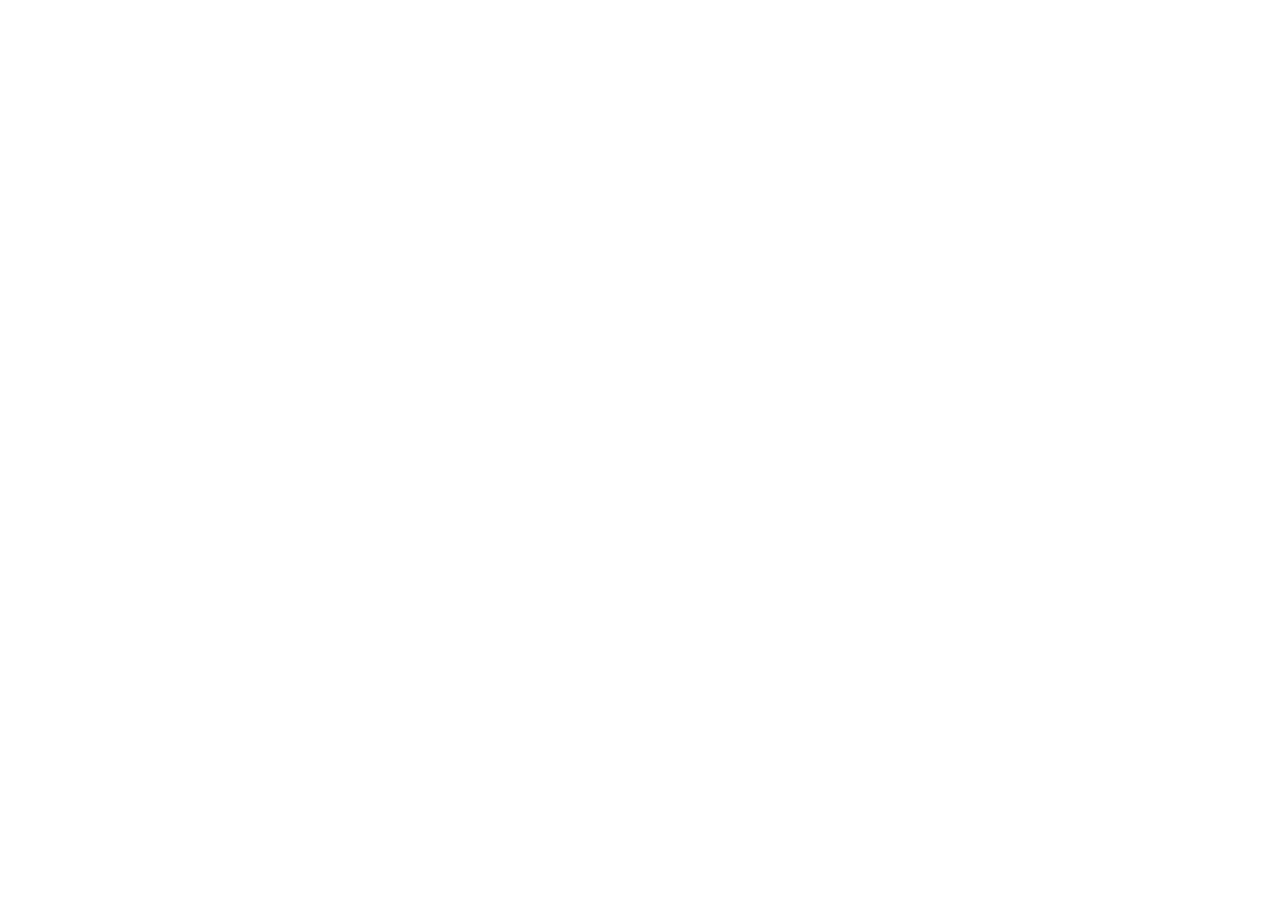
==== 261009/index.html @ d1e6fe8d "new group" ====
<!DOCTYPE html>
<html lang="ja">
<head>
  <meta charset="UTF-8">
  <meta name="viewport" content="width=device-width, initial-scale=1.0">
  <title>まちかどカフェ</title>
  <link rel="stylesheet" href="css/base.css">
  <link rel="stylesheet" href="css/header.css">
  <link rel="stylesheet" href="css/main.css">
  <link rel="stylesheet" href="css/footer.css">
</head>
<body>
  <!-- ===== A ヘッダー ここから ===== -->

  <!-- ===== A ヘッダー ここまで ===== -->

  <!-- ===== B メイン ここから ===== -->

  <!-- ===== B メイン ここまで ===== -->

  <!-- ===== C フッター ここから ===== -->

  <!-- ===== C フッター ここまで ===== -->
</body>
</html>
---- 261009/css/header.css ----
/* header.css … 26547 さんの担当 */
---- 261009/css/main.css ----
/* main.css … 26521 さんの担当 */
---- 261009/css/footer.css ----
/* footer.css … 26520 さんの担当 */
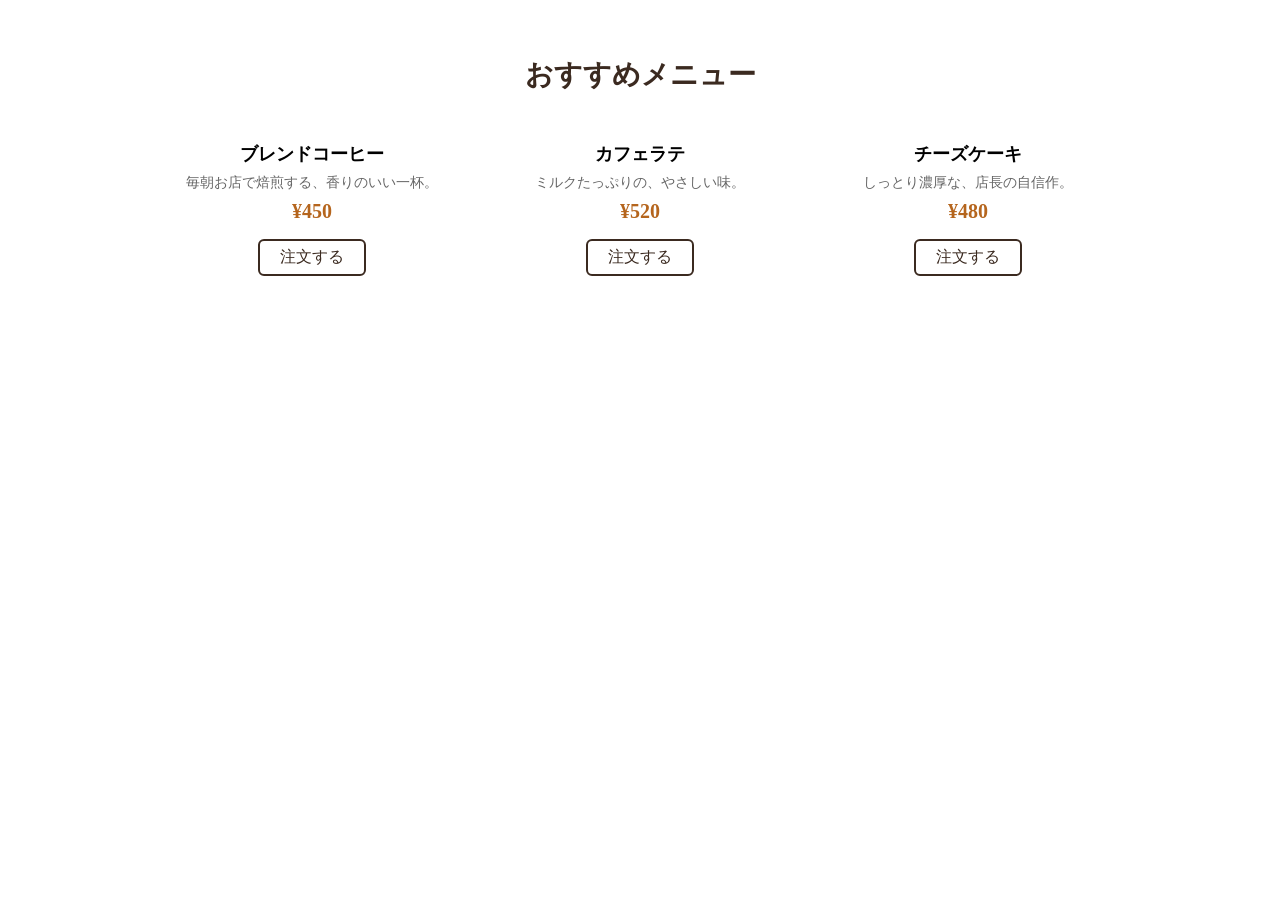
==== commit 33e2b63e: "update main in html and css" ====
--- a/261009/index.html
+++ b/261009/index.html
@@ -15,6 +15,29 @@
   <!-- ===== A ヘッダー ここまで ===== -->
 
   <!-- ===== B メイン ここから ===== -->
+  <main class="box">
+    <h2 class="title">おすすめメニュー</h2>
+    <ul class="list">
+      <li class="item">
+        <h3 class="name">ブレンドコーヒー</h3>
+        <p class="text">毎朝お店で焙煎する、香りのいい一杯。</p>
+        <p class="price">¥450</p>
+        <a class="btn" href="#">注文する</a>
+      </li>
+      <li class="item">
+        <h3 class="name">カフェラテ</h3>
+        <p class="text">ミルクたっぷりの、やさしい味。</p>
+        <p class="price">¥520</p>
+        <a class="btn" href="#">注文する</a>
+      </li>
+      <li class="item">
+        <h3 class="name">チーズケーキ</h3>
+        <p class="text">しっとり濃厚な、店長の自信作。</p>
+        <p class="price">¥480</p>
+        <a class="btn" href="#">注文する</a>
+      </li>
+    </ul>
+  </main>
 
   <!-- ===== B メイン ここまで ===== -->
 
--- a/261009/css/main.css
+++ b/261009/css/main.css
@@ -1 +1,56 @@
 /* main.css … 26521 さんの担当 */
+.box {
+  max-width: 960px;
+  margin: 0 auto;
+  padding: 48px 16px;
+}
+
+.title {
+  margin: 0 0 24px;
+  font-size: 28px;
+  text-align: center;
+  color: #3b2a20;
+}
+
+.list {
+  display: flex;
+  gap: 24px;
+  margin: 0;
+  padding: 0;
+  list-style: none;
+}
+
+.item {
+  flex: 1;
+  padding: 24px;
+  border-radius: 12px;
+  background: #fff;
+  text-align: center;
+}
+
+.name {
+  margin: 0;
+  font-size: 18px;
+}
+
+.text {
+  margin: 8px 0;
+  font-size: 14px;
+  color: #666;
+}
+
+.price {
+  margin: 0 0 16px;
+  font-size: 20px;
+  font-weight: bold;
+  color: #b5651d;
+}
+
+.btn {
+  display: inline-block;
+  padding: 6px 20px;
+  border: 2px solid #3b2a20;
+  border-radius: 6px;
+  color: #3b2a20;
+  text-decoration: none;
+}
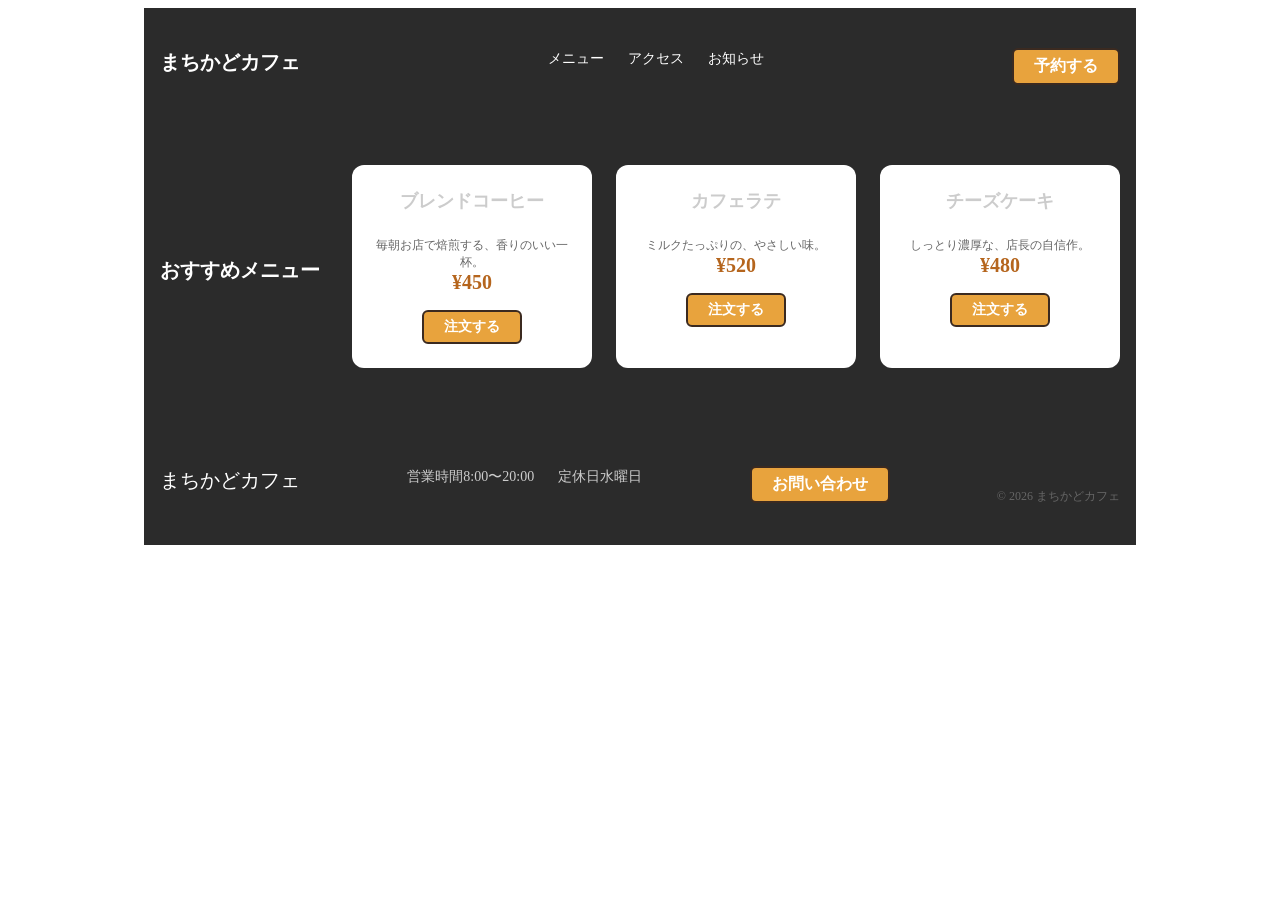
==== commit a6417ef5: "input header and footer data" ====
--- a/261009/index.html
+++ b/261009/index.html
@@ -11,6 +11,15 @@
 </head>
 <body>
   <!-- ===== A ヘッダー ここから ===== -->
+  <header class="box">
+    <h1 class="title">まちかどカフェ</h1>
+    <ul class="list">
+      <li><a class="link" href="#">メニュー</a></li>
+      <li><a class="link" href="#">アクセス</a></li>
+      <li><a class="link" href="#">お知らせ</a></li>
+    </ul>
+    <a class="btn" href="#">予約する</a>
+  </header>
 
   <!-- ===== A ヘッダー ここまで ===== -->
 
@@ -42,6 +51,15 @@
   <!-- ===== B メイン ここまで ===== -->
 
   <!-- ===== C フッター ここから ===== -->
+  <footer class="box">
+    <p class="title">まちかどカフェ</p>
+    <ul class="list">
+      <li>営業時間8:00〜20:00</li>
+      <li>定休日水曜日</li>
+    </ul>
+    <a class="btn" href="#">お問い合わせ</a>
+    <p class="text">© 2026 まちかどカフェ</p>
+  </footer>
 
   <!-- ===== C フッター ここまで ===== -->
 </body>
--- a/261009/css/header.css
+++ b/261009/css/header.css
@@ -1 +1,36 @@
 /* header.css … 26547 さんの担当 */
+.box {
+  display: flex;
+  justify-content: space-between;
+  align-items: center;
+  padding: 16px 32px;
+  background: #3b2a20;
+}
+
+.title {
+  margin: 0;
+  font-size: 22px;
+  color: #fff;
+}
+
+.list {
+  display: flex;
+  gap: 24px;
+  margin: 0;
+  padding: 0;
+  list-style: none;
+}
+
+.link {
+  color: #fff;
+  text-decoration: none;
+}
+
+.btn {
+  padding: 8px 20px;
+  border-radius: 999px;
+  background: #e8a33d;
+  color: #3b2a20;
+  font-weight: bold;
+  text-decoration: none;
+}
--- a/261009/css/footer.css
+++ b/261009/css/footer.css
@@ -1 +1,29 @@
 /* footer.css … 26520 さんの担当 */
+.box {
+  padding: 40px 16px;
+  background: #2b2b2b;
+  color: #ccc;
+  text-align: center;
+}
+
+.title {
+  margin: 0 0 8px;
+  font-size: 20px;
+  color: #fff;
+}
+
+.list {
+  margin: 0 0 16px;
+  padding: 0;
+  list-style: none;
+  font-size: 14px;
+}
+
+.btn {
+  color: #fff;
+}
+
+.text {
+  margin: 24px 0 0;
+  font-size: 12px;
+}
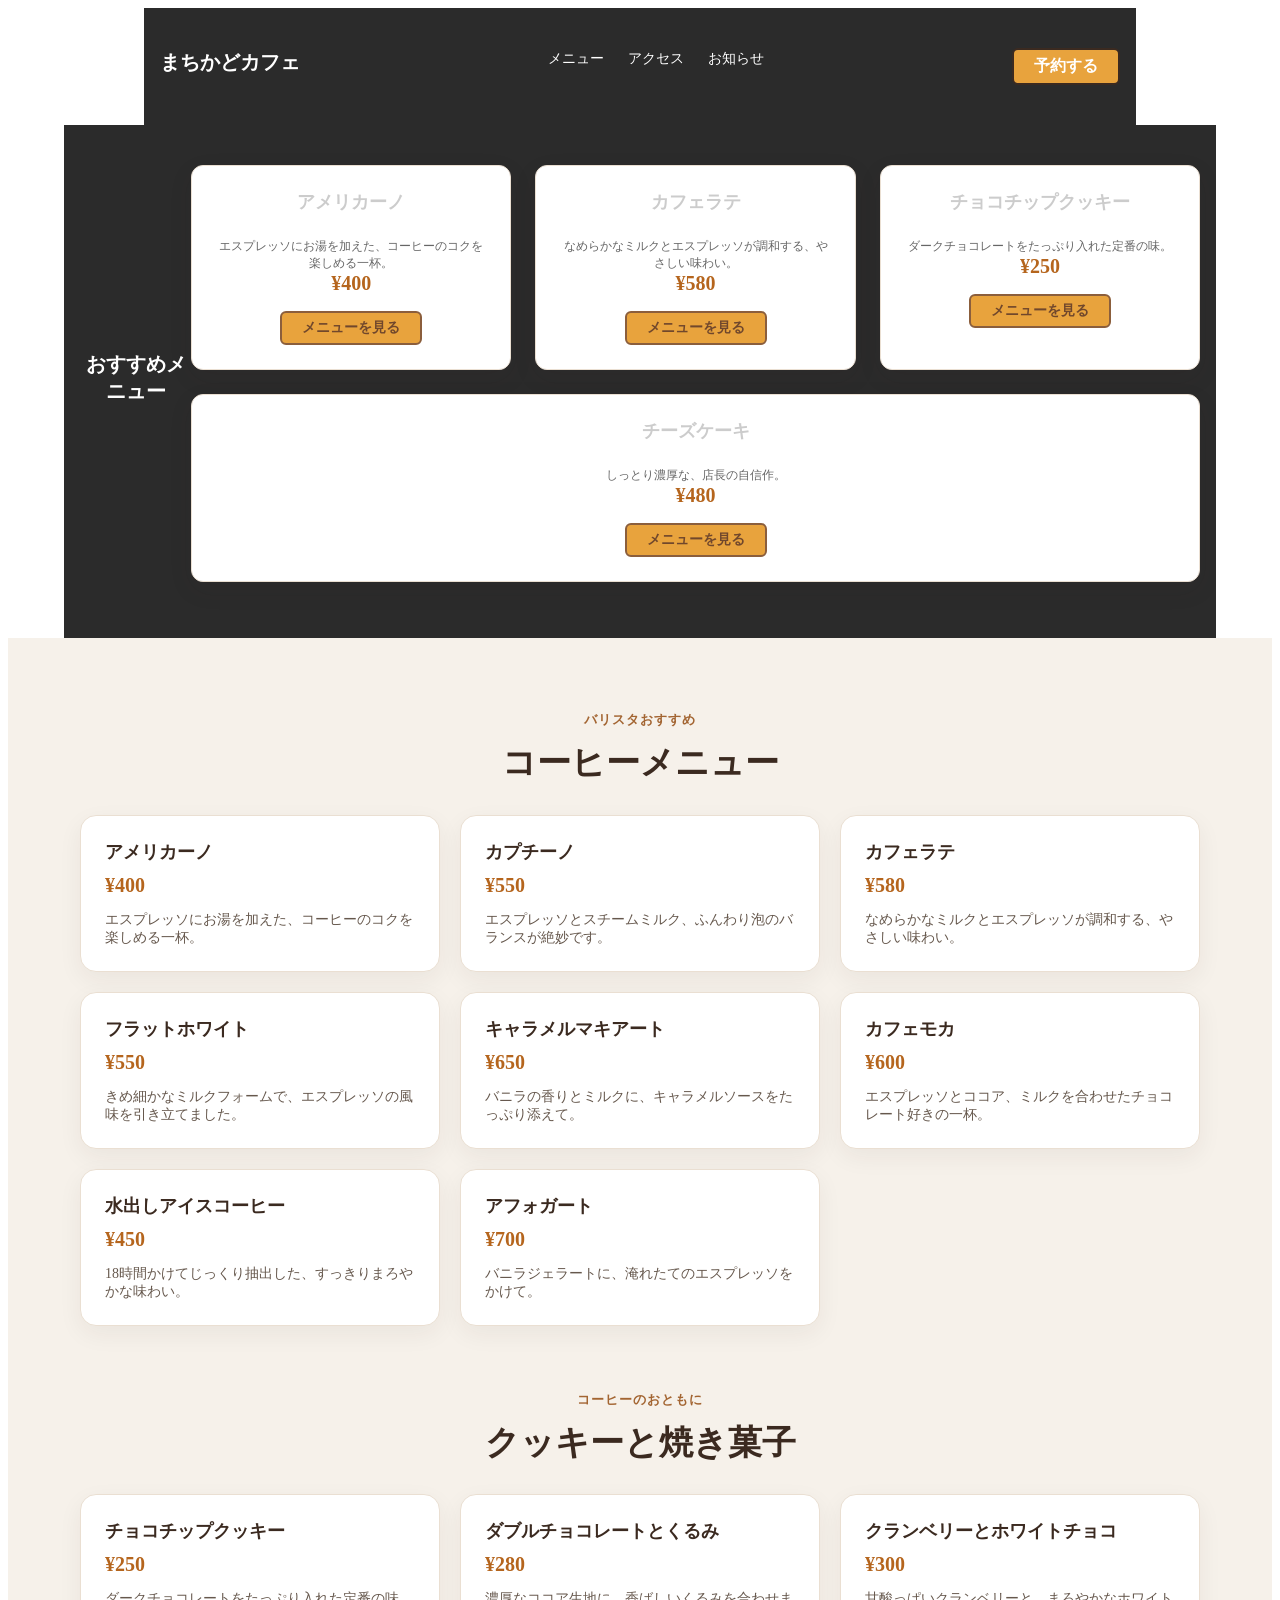
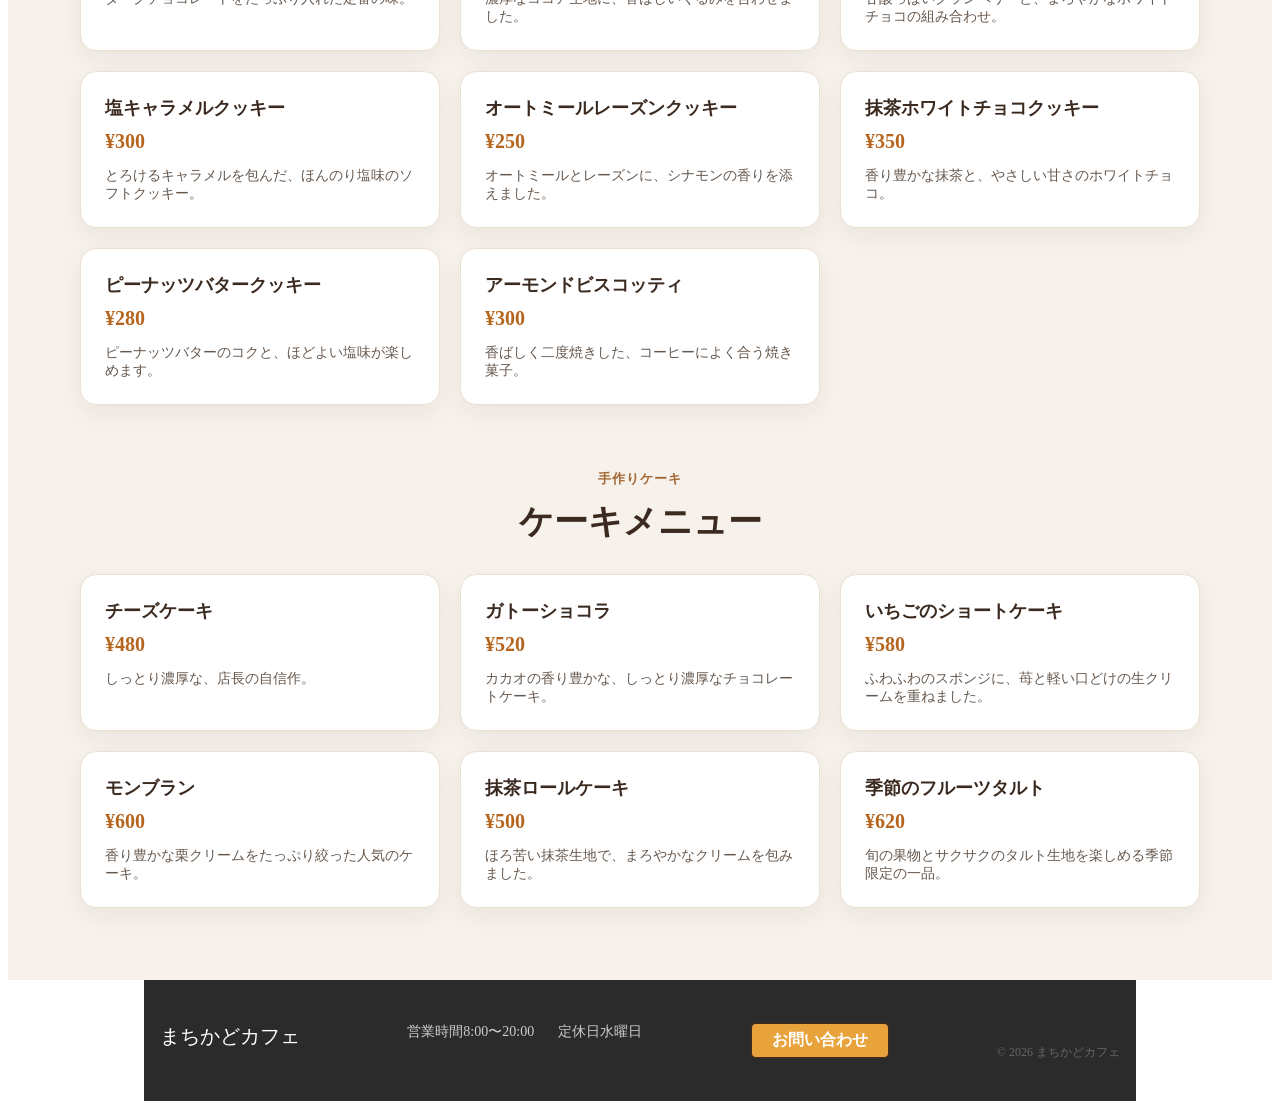
==== commit 281cdd18: "add new menu" ====
--- a/261009/index.html
+++ b/261009/index.html
@@ -11,6 +11,7 @@
 </head>
 <body>
   <!-- ===== A ヘッダー ここから ===== -->
+
   <header class="box">
     <h1 class="title">まちかどカフェ</h1>
     <ul class="list">
@@ -24,34 +25,185 @@
   <!-- ===== A ヘッダー ここまで ===== -->
 
   <!-- ===== B メイン ここから ===== -->
-  <main class="box">
-    <h2 class="title">おすすめメニュー</h2>
-    <ul class="list">
-      <li class="item">
-        <h3 class="name">ブレンドコーヒー</h3>
-        <p class="text">毎朝お店で焙煎する、香りのいい一杯。</p>
-        <p class="price">¥450</p>
-        <a class="btn" href="#">注文する</a>
+   
+  <main class="main-content">
+    <section class="recommended box" aria-labelledby="recommended-title">
+      <h2 class="title" id="recommended-title">おすすめメニュー</h2>
+      <ul class="list recommended-list">
+        <li class="item">
+          <h3 class="name">アメリカーノ</h3>
+          <p class="text">エスプレッソにお湯を加えた、コーヒーのコクを楽しめる一杯。</p>
+          <p class="price">¥400</p>
+          <a class="btn" href="#americano">メニューを見る</a>
+        </li>
+        <li class="item">
+          <h3 class="name">カフェラテ</h3>
+          <p class="text">なめらかなミルクとエスプレッソが調和する、やさしい味わい。</p>
+          <p class="price">¥580</p>
+          <a class="btn" href="#cafe-latte">メニューを見る</a>
+        </li>
+        <li class="item">
+          <h3 class="name">チョコチップクッキー</h3>
+          <p class="text">ダークチョコレートをたっぷり入れた定番の味。</p>
+          <p class="price">¥250</p>
+          <a class="btn" href="#chocolate-chip-cookie">メニューを見る</a>
+        </li>
+        <li class="item">
+          <h3 class="name">チーズケーキ</h3>
+          <p class="text">しっとり濃厚な、店長の自信作。</p>
+          <p class="price">¥480</p>
+          <a class="btn" href="#cheesecake">メニューを見る</a>
       </li>
-      <li class="item">
-        <h3 class="name">カフェラテ</h3>
-        <p class="text">ミルクたっぷりの、やさしい味。</p>
-        <p class="price">¥520</p>
-        <a class="btn" href="#">注文する</a>
-      </li>
-      <li class="item">
-        <h3 class="name">チーズケーキ</h3>
-        <p class="text">しっとり濃厚な、店長の自信作。</p>
-        <p class="price">¥480</p>
-        <a class="btn" href="#">注文する</a>
-      </li>
-    </ul>
+      </ul>
+    </section>
+
+
+    <section id="menu" class="section section-menu">
+      <div class="container">
+        <div class="section-heading">
+          <span class="eyebrow">バリスタおすすめ</span>
+          <h2>コーヒーメニュー</h2>
+        </div>
+
+        <div class="menu-grid">
+          <article class="menu-card" id="americano">
+            <h3>アメリカーノ</h3>
+            <span class="price">¥400</span>
+            <p>エスプレッソにお湯を加えた、コーヒーのコクを楽しめる一杯。</p>
+          </article>
+          <article class="menu-card">
+            <h3>カプチーノ</h3>
+            <span class="price">¥550</span>
+            <p>エスプレッソとスチームミルク、ふんわり泡のバランスが絶妙です。</p>
+          </article>
+          <article class="menu-card" id="cafe-latte">
+            <h3>カフェラテ</h3>
+            <span class="price">¥580</span>
+            <p>なめらかなミルクとエスプレッソが調和する、やさしい味わい。</p>
+          </article>
+          <article class="menu-card">
+            <h3>フラットホワイト</h3>
+            <span class="price">¥550</span>
+            <p>きめ細かなミルクフォームで、エスプレッソの風味を引き立てました。</p>
+          </article>
+          <article class="menu-card">
+            <h3>キャラメルマキアート</h3>
+            <span class="price">¥650</span>
+            <p>バニラの香りとミルクに、キャラメルソースをたっぷり添えて。</p>
+          </article>
+          <article class="menu-card">
+            <h3>カフェモカ</h3>
+            <span class="price">¥600</span>
+            <p>エスプレッソとココア、ミルクを合わせたチョコレート好きの一杯。</p>
+          </article>
+          <article class="menu-card">
+            <h3>水出しアイスコーヒー</h3>
+            <span class="price">¥450</span>
+            <p>18時間かけてじっくり抽出した、すっきりまろやかな味わい。</p>
+          </article>
+          <article class="menu-card">
+            <h3>アフォガート</h3>
+            <span class="price">¥700</span>
+            <p>バニラジェラートに、淹れたてのエスプレッソをかけて。</p>
+          </article>
+        </div>
+
+        <div class="menu-category">
+          <div class="section-heading">
+            <span class="eyebrow">コーヒーのおともに</span>
+            <h2>クッキーと焼き菓子</h2>
+          </div>
+          <div class="menu-grid">
+            <article class="menu-card" id="chocolate-chip-cookie">
+              <h3>チョコチップクッキー</h3>
+              <span class="price">¥250</span>
+              <p>ダークチョコレートをたっぷり入れた定番の味。</p>
+            </article>
+            <article class="menu-card">
+              <h3>ダブルチョコレートとくるみ</h3>
+              <span class="price">¥280</span>
+              <p>濃厚なココア生地に、香ばしいくるみを合わせました。</p>
+            </article>
+            <article class="menu-card">
+              <h3>クランベリーとホワイトチョコ</h3>
+              <span class="price">¥300</span>
+              <p>甘酸っぱいクランベリーと、まろやかなホワイトチョコの組み合わせ。</p>
+            </article>
+            <article class="menu-card">
+              <h3>塩キャラメルクッキー</h3>
+              <span class="price">¥300</span>
+              <p>とろけるキャラメルを包んだ、ほんのり塩味のソフトクッキー。</p>
+            </article>
+            <article class="menu-card">
+              <h3>オートミールレーズンクッキー</h3>
+              <span class="price">¥250</span>
+              <p>オートミールとレーズンに、シナモンの香りを添えました。</p>
+            </article>
+            <article class="menu-card">
+              <h3>抹茶ホワイトチョコクッキー</h3>
+              <span class="price">¥350</span>
+              <p>香り豊かな抹茶と、やさしい甘さのホワイトチョコ。</p>
+            </article>
+            <article class="menu-card">
+              <h3>ピーナッツバタークッキー</h3>
+              <span class="price">¥280</span>
+              <p>ピーナッツバターのコクと、ほどよい塩味が楽しめます。</p>
+            </article>
+            <article class="menu-card">
+              <h3>アーモンドビスコッティ</h3>
+              <span class="price">¥300</span>
+              <p>香ばしく二度焼きした、コーヒーによく合う焼き菓子。</p>
+            </article>
+          </div>
+        </div>
+
+        <div class="menu-category">
+          <div class="section-heading">
+            <span class="eyebrow">手作りケーキ</span>
+            <h2>ケーキメニュー</h2>
+          </div>
+          <div class="menu-grid">
+            <article class="menu-card" id="cheesecake">
+              <h3>チーズケーキ</h3>
+              <span class="price">¥480</span>
+              <p>しっとり濃厚な、店長の自信作。</p>
+            </article>
+            <article class="menu-card">
+              <h3>ガトーショコラ</h3>
+              <span class="price">¥520</span>
+              <p>カカオの香り豊かな、しっとり濃厚なチョコレートケーキ。</p>
+            </article>
+            <article class="menu-card">
+              <h3>いちごのショートケーキ</h3>
+              <span class="price">¥580</span>
+              <p>ふわふわのスポンジに、苺と軽い口どけの生クリームを重ねました。</p>
+            </article>
+            <article class="menu-card">
+              <h3>モンブラン</h3>
+              <span class="price">¥600</span>
+              <p>香り豊かな栗クリームをたっぷり絞った人気のケーキ。</p>
+            </article>
+            <article class="menu-card">
+              <h3>抹茶ロールケーキ</h3>
+              <span class="price">¥500</span>
+              <p>ほろ苦い抹茶生地で、まろやかなクリームを包みました。</p>
+            </article>
+            <article class="menu-card">
+              <h3>季節のフルーツタルト</h3>
+              <span class="price">¥620</span>
+              <p>旬の果物とサクサクのタルト生地を楽しめる季節限定の一品。</p>
+            </article>
+          </div>
+        </div>
+      </div>
+    </section>
   </main>
 
   <!-- ===== B メイン ここまで ===== -->
 
   <!-- ===== C フッター ここから ===== -->
-  <footer class="box">
+
+    <footer class="box">
     <p class="title">まちかどカフェ</p>
     <ul class="list">
       <li>営業時間8:00〜20:00</li>
--- a/261009/css/main.css
+++ b/261009/css/main.css
@@ -54,3 +54,212 @@
   color: #3b2a20;
   text-decoration: none;
 }
+
+.main-content {
+  color: #3b2a20;
+}
+
+.recommended {
+  max-width: 1120px;
+  padding-top: 64px;
+  padding-bottom: 64px;
+}
+
+.recommended-list {
+  flex-wrap: wrap;
+}
+
+.recommended .item {
+  min-width: 220px;
+  border: 1px solid #eadfd2;
+  box-shadow: 0 8px 24px rgba(59, 42, 32, 0.08);
+}
+
+.recommended .btn {
+  border-color: #8b5e3c;
+  color: #70472c;
+}
+
+.section {
+  padding: 72px 24px;
+}
+
+.container {
+  width: min(100%, 1120px);
+  margin: 0 auto;
+}
+
+.section-about {
+  background: #fffaf3;
+}
+
+.section-grid,
+.specials-grid {
+  display: grid;
+  grid-template-columns: minmax(0, 1.5fr) minmax(260px, 0.8fr);
+  align-items: center;
+  gap: 40px;
+}
+
+.section h2 {
+  margin: 0 0 16px;
+  color: #3b2a20;
+  font-size: clamp(24px, 3vw, 34px);
+  line-height: 1.4;
+}
+
+.section p {
+  color: #66584d;
+}
+
+.eyebrow {
+  display: inline-block;
+  margin-bottom: 10px;
+  color: #a36532;
+  font-size: 13px;
+  font-weight: 700;
+  letter-spacing: 0.08em;
+}
+
+.feature-list {
+  display: grid;
+  gap: 8px;
+  margin: 24px 0 0;
+  padding-left: 1.4em;
+  color: #54463b;
+}
+
+.info-card,
+.specials-card,
+.testimonials-card {
+  padding: 28px;
+  border: 1px solid #eadfd2;
+  border-radius: 20px;
+  background: #fff;
+  box-shadow: 0 8px 24px rgba(59, 42, 32, 0.08);
+}
+
+.info-card h3,
+.testimonials-card h3 {
+  margin-top: 0;
+  color: #3b2a20;
+}
+
+.section-menu {
+  background: #f6f1ea;
+}
+
+.section-heading {
+  margin-bottom: 28px;
+  text-align: center;
+}
+
+.section-heading h2 {
+  margin-bottom: 0;
+}
+
+.menu-category {
+  margin-top: 64px;
+}
+
+.menu-grid {
+  display: grid;
+  grid-template-columns: repeat(3, minmax(0, 1fr));
+  gap: 20px;
+}
+
+.menu-card {
+  padding: 24px;
+  border: 1px solid #eadfd2;
+  border-radius: 16px;
+  background: #fff;
+  box-shadow: 0 8px 24px rgba(59, 42, 32, 0.06);
+}
+
+.menu-card h3 {
+  margin: 0 0 10px;
+  color: #3b2a20;
+  font-size: 18px;
+}
+
+.menu-card p {
+  margin-bottom: 0;
+  font-size: 14px;
+}
+
+.menu-card .price {
+  display: block;
+  margin: 0 0 8px;
+}
+
+.section-specials {
+  background: #fffaf3;
+}
+
+.specials-card {
+  background: #3b2a20;
+  color: #fff;
+}
+
+.specials-card h2,
+.specials-card p {
+  color: #fff;
+}
+
+.button {
+  display: inline-block;
+  padding: 10px 22px;
+  border-radius: 999px;
+  font-weight: 700;
+  text-decoration: none;
+}
+
+.button-primary {
+  background: #e8a33d;
+  color: #3b2a20;
+}
+
+.testimonial-author {
+  color: #8b5e3c;
+  font-size: 14px;
+  font-weight: 700;
+}
+
+@media (max-width: 800px) {
+  .menu-grid {
+    grid-template-columns: repeat(2, minmax(0, 1fr));
+  }
+
+  .section-grid,
+  .specials-grid {
+    grid-template-columns: 1fr;
+  }
+}
+
+@media (max-width: 560px) {
+  .recommended {
+    padding-top: 40px;
+    padding-bottom: 40px;
+  }
+
+  .recommended-list {
+    display: grid;
+    grid-template-columns: 1fr;
+  }
+
+  .section {
+    padding: 48px 18px;
+  }
+
+  .menu-grid {
+    grid-template-columns: 1fr;
+    gap: 14px;
+  }
+
+  .menu-card,
+  .info-card,
+  .specials-card,
+  .testimonials-card {
+    padding: 20px;
+  }
+}
